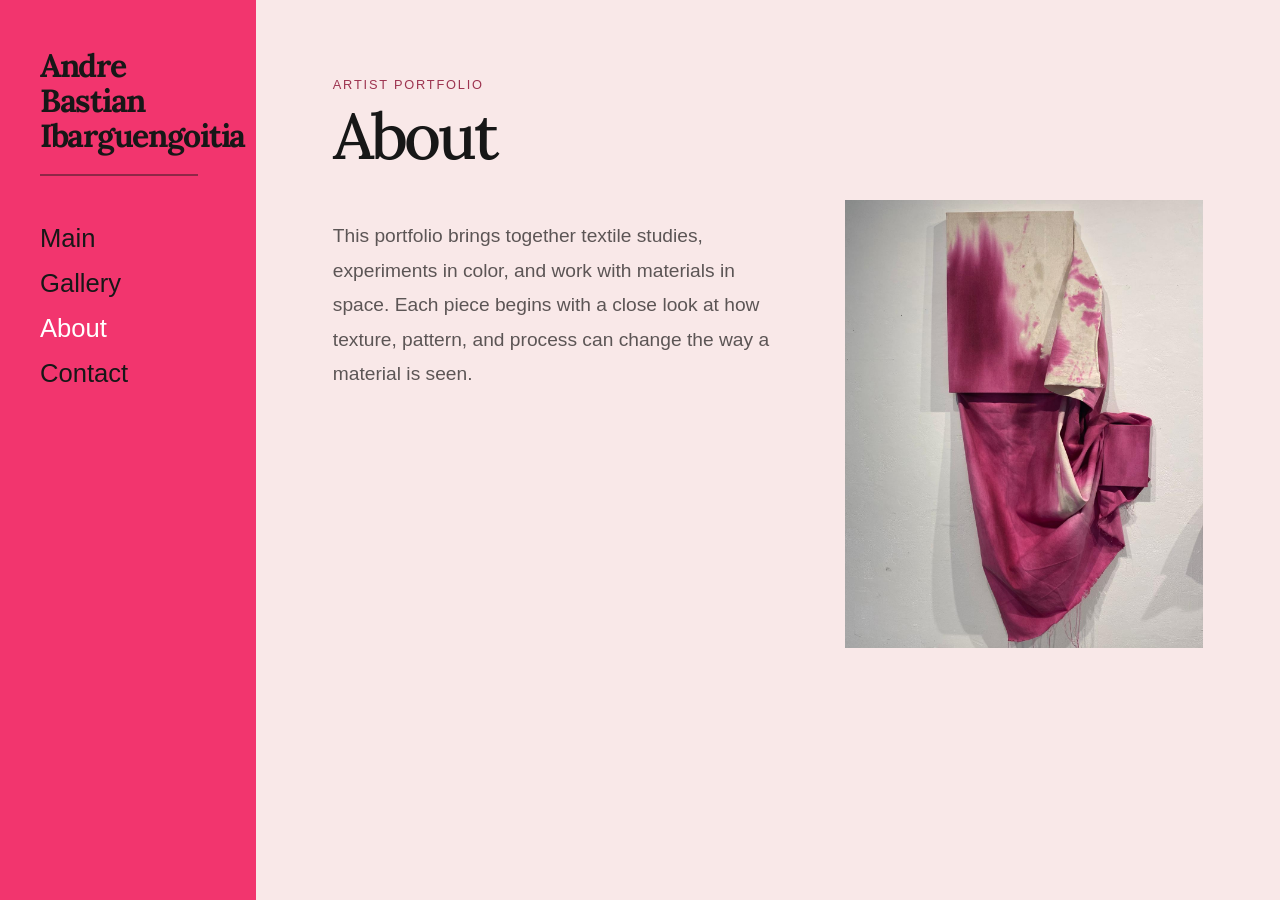
==== about.html @ 30ba5344 "." ====
<!doctype html>
<html lang="en">
<head>
  <meta charset="utf-8">
  <meta name="viewport" content="width=device-width, initial-scale=1">
  <title>About | Andre Bastian Ibarguengoitia</title>
  <link rel="preconnect" href="https://fonts.googleapis.com">
  <link rel="preconnect" href="https://fonts.gstatic.com" crossorigin>
  <link href="https://fonts.googleapis.com/css2?family=Lora:wght@400;500;600;700&display=swap" rel="stylesheet">
  <link rel="stylesheet" href="sidebar.css">
  <style>
    * { box-sizing: border-box; }
    body { display: flex; min-height: 100vh; margin: 0; background: var(--theme-blush); color: var(--theme-ink); font-family: "Absans", sans-serif; }
    main { flex: 1; min-width: 0; padding: clamp(2rem, 6vw, 6rem); }
    .eyebrow { margin: 0 0 0.75rem; color: var(--theme-rose); font-size: 0.8rem; letter-spacing: 0.14em; text-transform: uppercase; }
    h2 { margin: 0; font-family: "Lora", Georgia, serif; font-size: clamp(2.8rem, 5vw, 4.5rem); font-weight: 500; letter-spacing: -0.05em; line-height: 1; }
    .about-layout { display: grid; grid-template-columns: minmax(0, 1fr) minmax(220px, 0.8fr); align-items: start; gap: clamp(2rem, 5vw, 5rem); margin-top: 2rem; }
    .about-copy { max-width: 42rem; color: var(--theme-muted); font-size: clamp(1.05rem, 1.5vw, 1.2rem); line-height: 1.8; }
    .about-image { display: block; width: 100%; max-height: 70vh; aspect-ratio: 4 / 5; object-fit: cover; }
    @media (max-width: 640px) {
      body { display: block; }
      main { padding: 2rem 1.5rem; }
      .about-layout { grid-template-columns: 1fr; gap: 1rem; }
      .about-image { max-height: none; aspect-ratio: 4 / 3; }
    }
  </style>
</head>
<body id="top">
  <aside class="sidebar" aria-label="Main sidebar">
    <h1><a href="index.html#top">Andre Bastian Ibarguengoitia</a></h1>
    <nav aria-label="Main navigation">
      <a href="index.html#top">Main</a>
      <a href="gallery.html">Gallery</a>
      <!-- <a href="index.html#projects">Projects</a> -->
      <a href="about.html" aria-current="page">About</a>
      <a href="contact.html">Contact</a>
    </nav>
  </aside>
  <main>
    <p class="eyebrow">Artist portfolio</p>
    <h2>About</h2>
    <div class="about-layout">
      <p class="about-copy">This portfolio brings together textile studies, experiments in color, and work with materials in space. Each piece begins with a close look at how texture, pattern, and process can change the way a material is seen.</p>
      <img class="about-image" src="images/andre-artwork.jpeg" alt="Pink dyed fabric draped as a wall installation">
    </div>
  </main>
</body>
</html>
---- sidebar.css ----
:root {
  --theme-magenta: #f2356e;
  --theme-magenta-dark: #d10070;
  --theme-blush: #f9e8e8;
  --theme-ink: #171717;
  --theme-white: #fff;
  --theme-rose: #9d3450;
  --theme-muted: #5c5555;
  --theme-scroll-track: #f4e8ea;
  --theme-divider: rgb(23 23 23 / 45%);
  --theme-divider-soft: rgb(23 23 23 / 20%);
  --theme-divider-subtle: rgb(23 23 23 / 25%);
  --theme-image-scrim: rgb(0 0 0 / 75%);
}

.sidebar {
  position: sticky;
  top: 0;
  z-index: 2;
  align-self: flex-start;
  flex: 0 0 20%;
  width: 20%;
  height: 100vh;
  min-height: 100vh;
  padding: 3rem 2.5rem;
  background: var(--theme-magenta);
}

.sidebar h1 {
  margin: 0 0 3rem;
  color: var(--theme-ink);
  font-family: "Lora", Georgia, serif;
  font-size: clamp(1.6rem, 2.5vw, 2.3rem);
  line-height: 1.1;
  letter-spacing: -0.04em;
}

.sidebar h1::after {
  display: block;
  width: 90%;
  height: 2px;
  margin-top: 1.25rem;
  background: var(--theme-divider);
  content: "";
}

.sidebar h1 a {
  color: inherit;
  font: inherit;
  text-decoration: none;
}

.sidebar nav {
  display: grid;
  gap: 1rem;
}

.sidebar nav a {
  width: fit-content;
  color: var(--theme-ink);
  font-size: 1.6rem;
  text-decoration: none;
  transition: color 150ms ease;
}

.sidebar nav a:hover,
.sidebar nav a:focus-visible,
.sidebar nav a[aria-current="page"] {
  color: var(--theme-white);
}

@media (max-width: 900px) {
  .sidebar { padding: 2rem 1.5rem; }
  .sidebar nav a { font-size: 1.3rem; }
}

@media (max-width: 640px) {
  .sidebar {
    width: 100%;
    height: auto;
    min-height: auto;
    padding: 1.5rem;
    border-bottom: 1px solid var(--theme-magenta-dark);
  }

  .sidebar h1 { margin-bottom: 1.25rem; }
  .sidebar nav { grid-template-columns: repeat(4, auto); gap: 0.75rem; }
  .sidebar nav a { font-size: 1rem; }
}
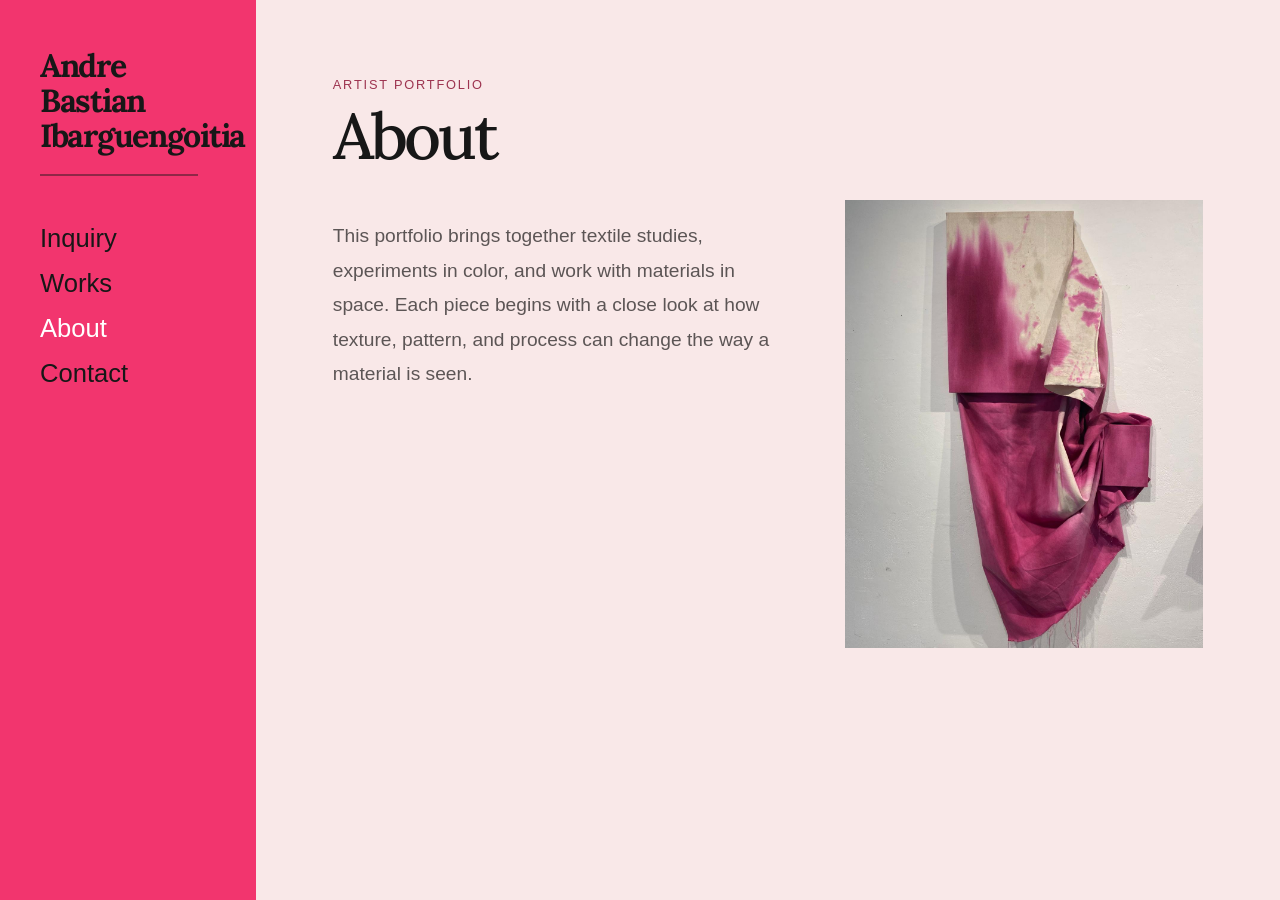
==== commit 6f5438c3: "ver 2.0 simplified titles, redid landing page, changed "gallery" title to "works"" ====
--- a/about.html
+++ b/about.html
@@ -27,11 +27,10 @@
 </head>
 <body id="top">
   <aside class="sidebar" aria-label="Main sidebar">
-    <h1><a href="index.html#top">Andre Bastian Ibarguengoitia</a></h1>
+    <h1><a href="index.html">Andre Bastian Ibarguengoitia</a></h1>
     <nav aria-label="Main navigation">
-      <a href="index.html#top">Main</a>
-      <a href="gallery.html">Gallery</a>
-      <!-- <a href="index.html#projects">Projects</a> -->
+      <a href="index.html#top">Inquiry</a>
+      <a href="gallery.html">Works</a>
       <a href="about.html" aria-current="page">About</a>
       <a href="contact.html">Contact</a>
     </nav>
@@ -41,8 +40,15 @@
     <h2>About</h2>
     <div class="about-layout">
       <p class="about-copy">This portfolio brings together textile studies, experiments in color, and work with materials in space. Each piece begins with a close look at how texture, pattern, and process can change the way a material is seen.</p>
-      <img class="about-image" src="images/andre-artwork.jpeg" alt="Pink dyed fabric draped as a wall installation">
+      <img class="about-image" id="about-artwork" alt="">
     </div>
   </main>
+  <script src="artwork-data.js"></script>
+  <script>
+    const aboutArtwork = window.portfolioArtworks.find((artwork) => artwork.id === "draped-cloth-study");
+    const aboutImage = document.querySelector("#about-artwork");
+    aboutImage.src = aboutArtwork.src;
+    aboutImage.alt = aboutArtwork.alt;
+  </script>
 </body>
 </html>
